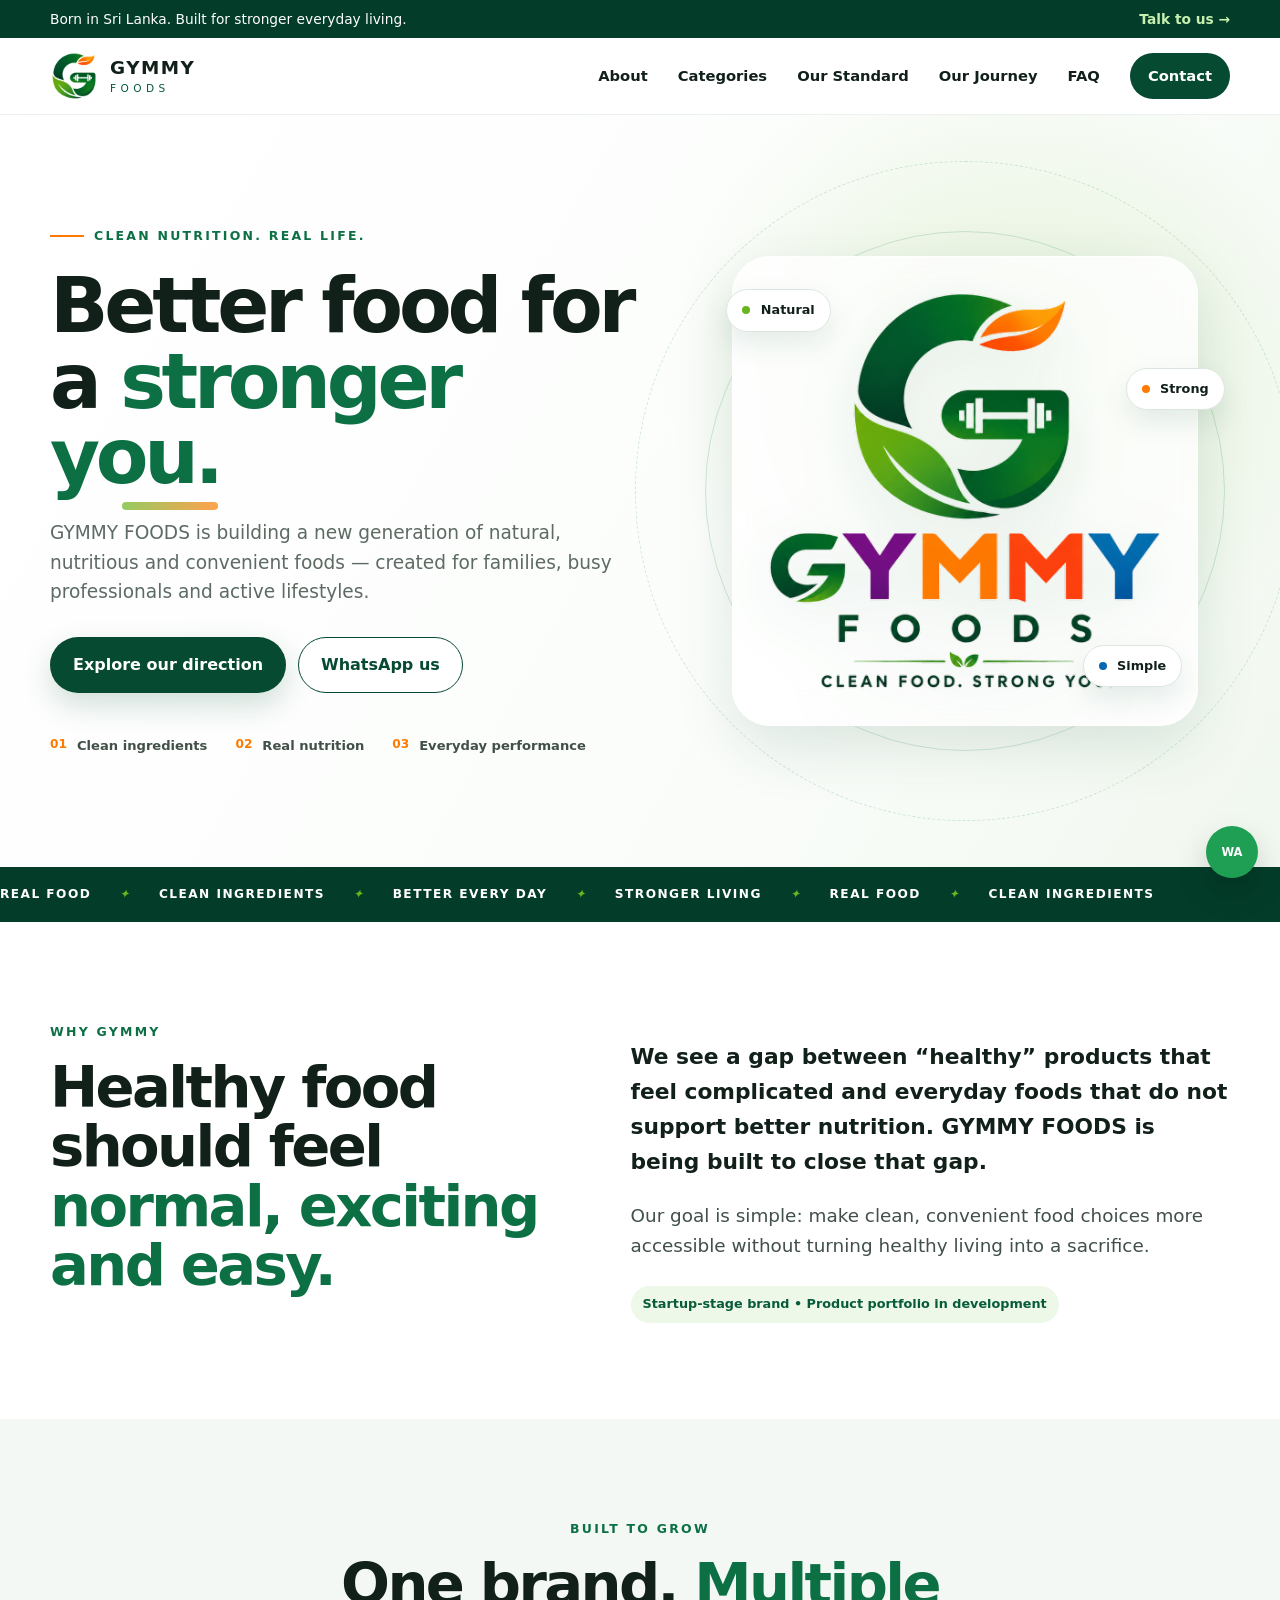
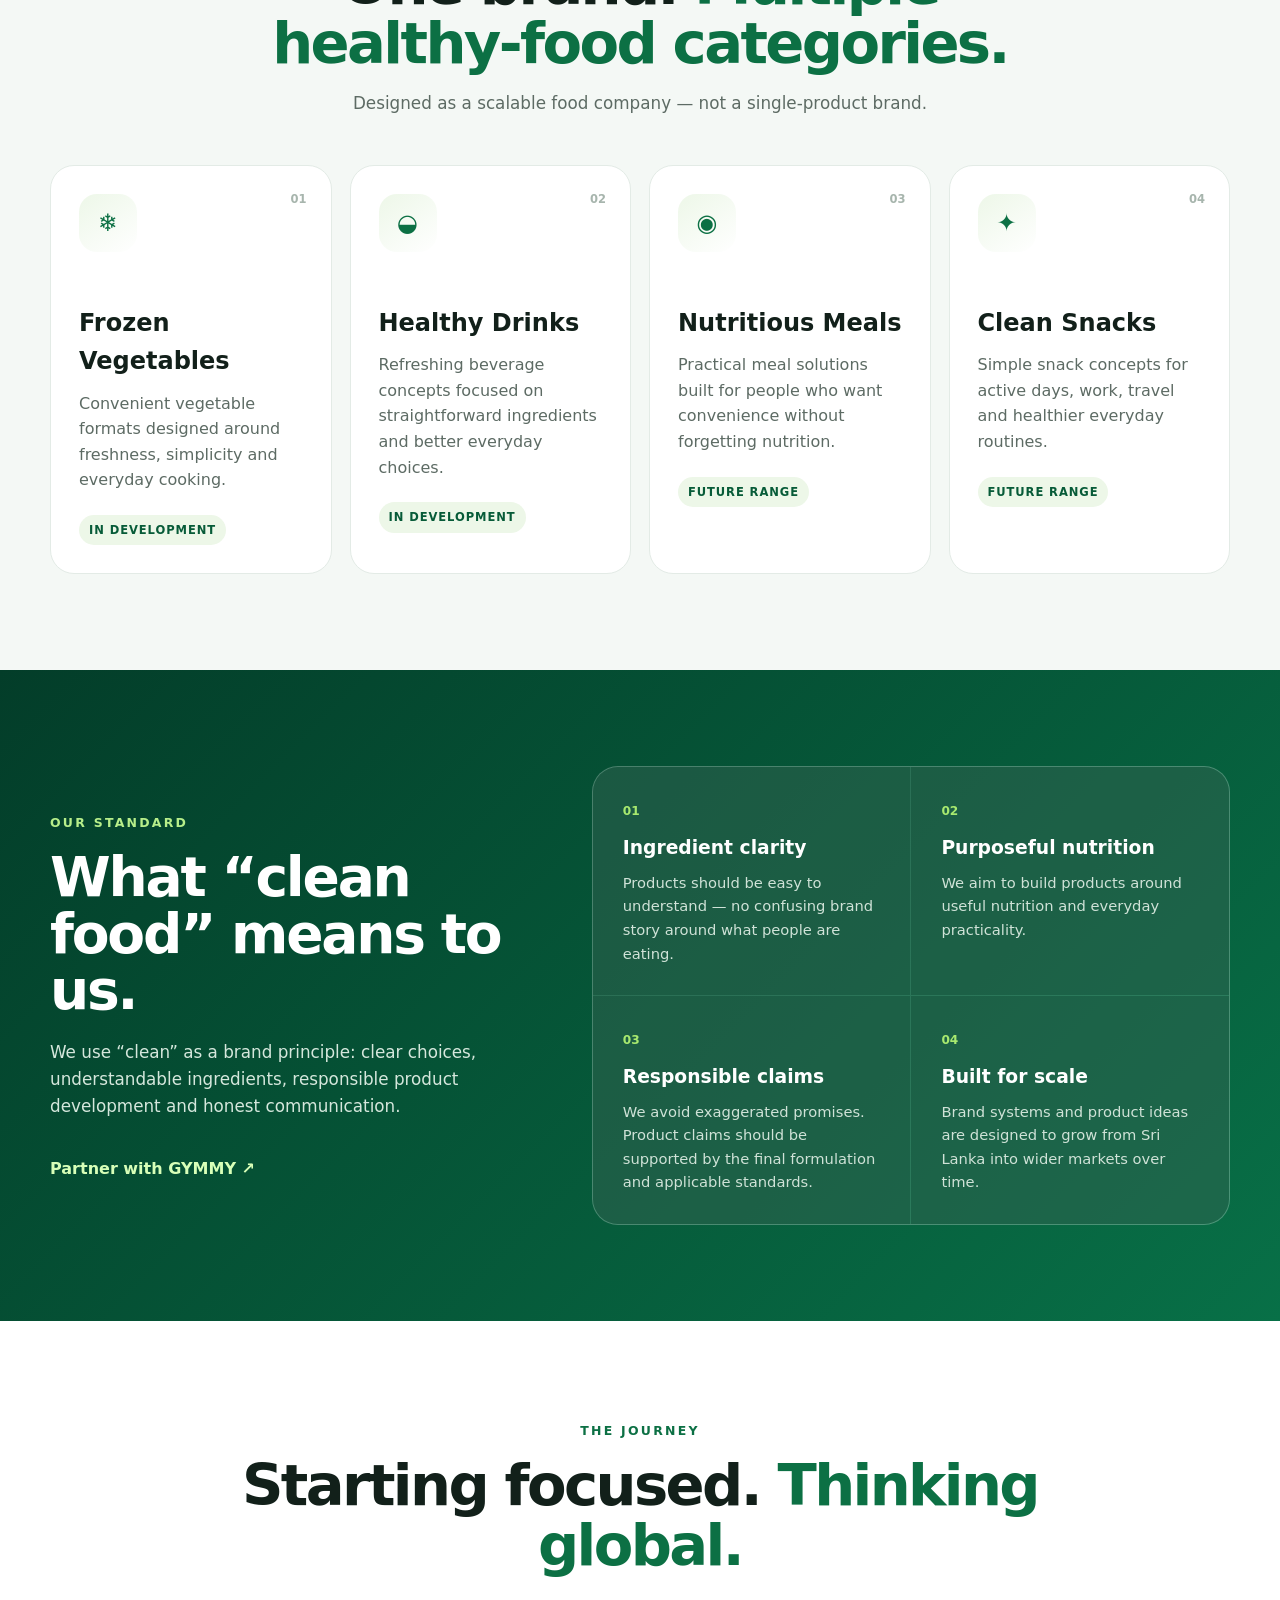
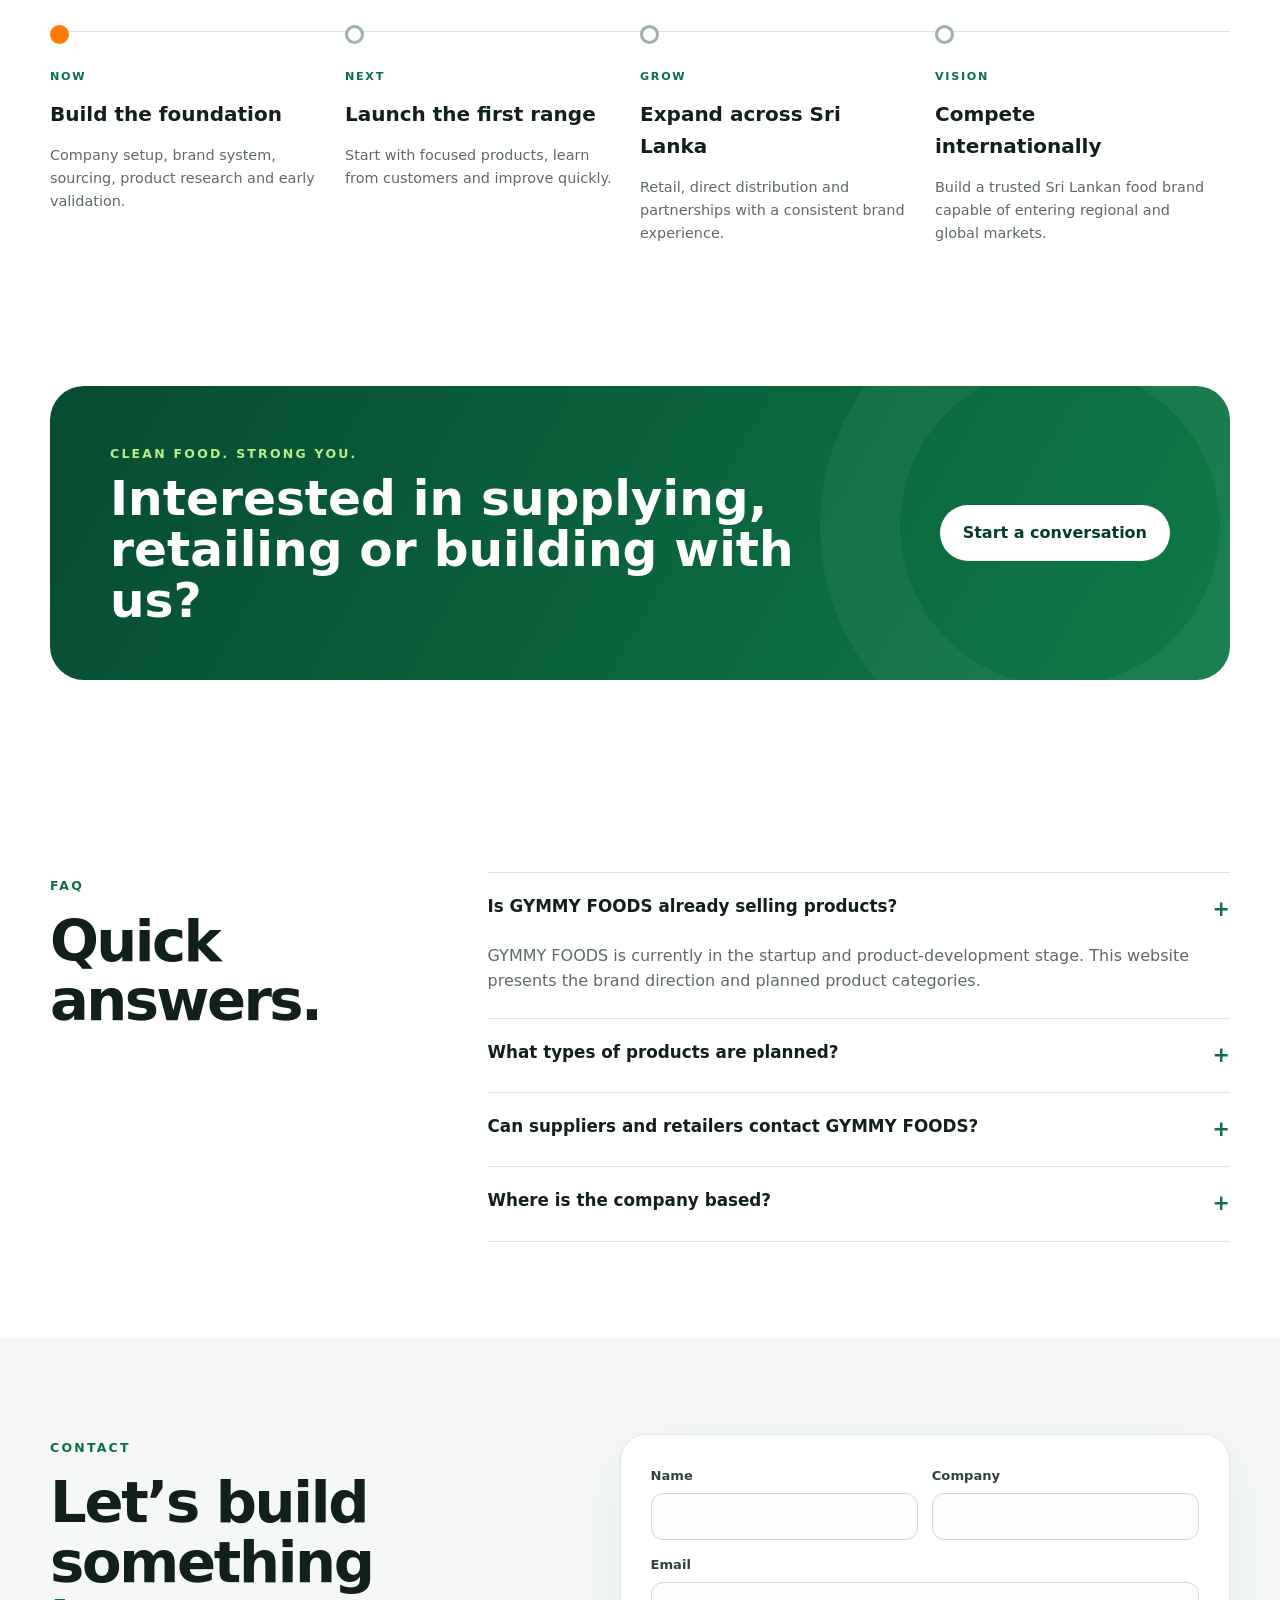
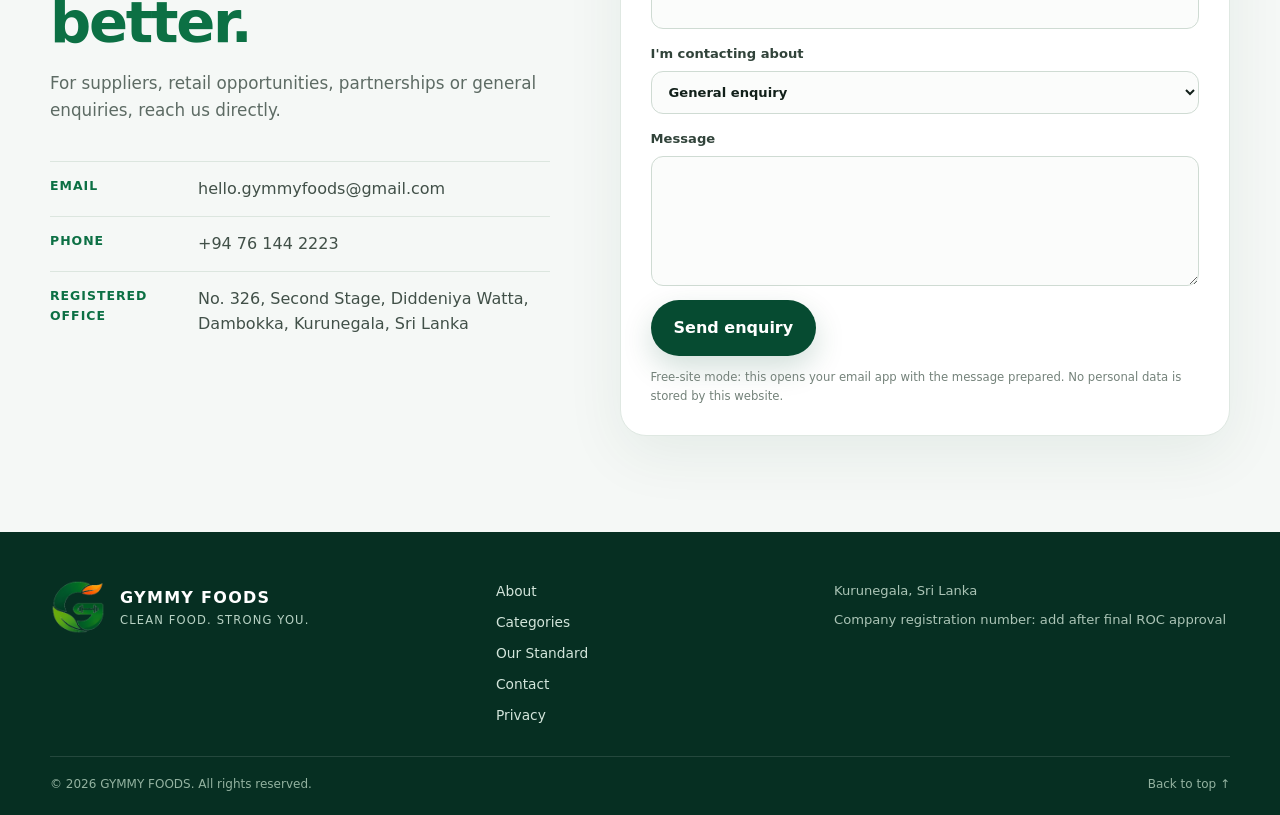
==== index.html @ 2876178e "Add files via upload" ====
<!doctype html>
<html lang="en">
<head>
  <meta charset="utf-8">
  <meta name="viewport" content="width=device-width, initial-scale=1">
  <meta name="theme-color" content="#075b38">
  <meta name="description" content="GYMMY FOODS — clean nutrition for stronger everyday living. A Sri Lankan healthy-food startup focused on frozen vegetables, healthy drinks, nutritious meals and clean-label foods.">
  <meta name="robots" content="index,follow">
  <meta property="og:type" content="website">
  <meta property="og:title" content="GYMMY FOODS | Clean Food. Strong You.">
  <meta property="og:description" content="Natural, nutritious, performance-minded food for everyday life.">
  <meta property="og:image" content="assets/gymmy-logo.png">
  <meta property="og:url" content="https://gymmyfoods.pages.dev/">
  <meta name="twitter:card" content="summary_large_image">
  <title>GYMMY FOODS | Clean Food. Strong You.</title>
  <link rel="icon" href="assets/gymmy-mark.png" type="image/png">
  <link rel="manifest" href="manifest.webmanifest">
  <link rel="stylesheet" href="styles.css">
  <script type="application/ld+json">
  {
    "@context":"https://schema.org",
    "@type":"Organization",
    "name":"GYMMY FOODS",
    "url":"https://gymmyfoods.pages.dev/",
    "logo":"https://gymmyfoods.pages.dev/assets/gymmy-logo.png",
    "email":"hello.gymmyfoods@gmail.com",
    "telephone":"+94761442223",
    "slogan":"CLEAN FOOD. STRONG YOU.",
    "address":{
      "@type":"PostalAddress",
      "streetAddress":"No. 326, Second Stage, Diddeniya Watta",
      "addressLocality":"Dambokka",
      "addressRegion":"Kurunegala",
      "addressCountry":"LK"
    }
  }
  </script>
</head>
<body>
  <a class="skip-link" href="#main">Skip to content</a>

  <div class="topbar">
    <div class="container topbar-inner">
      <span>Born in Sri Lanka. Built for stronger everyday living.</span>
      <a href="#contact">Talk to us <span aria-hidden="true">→</span></a>
    </div>
  </div>

  <header class="site-header" id="top">
    <div class="container nav-wrap">
      <a class="brand" href="#top" aria-label="GYMMY FOODS home">
        <img src="assets/gymmy-mark.png" alt="GYMMY FOODS symbol" width="52" height="52">
        <span class="brand-text"><strong>GYMMY</strong><small>FOODS</small></span>
      </a>
      <button class="menu-toggle" type="button" aria-label="Open navigation" aria-expanded="false" aria-controls="site-nav">
        <span></span><span></span><span></span>
      </button>
      <nav id="site-nav" class="site-nav" aria-label="Primary navigation">
        <a href="#about">About</a>
        <a href="#categories">Categories</a>
        <a href="#standard">Our Standard</a>
        <a href="#journey">Our Journey</a>
        <a href="#faq">FAQ</a>
        <a class="nav-cta" href="#contact">Contact</a>
      </nav>
    </div>
  </header>

  <main id="main">
    <section class="hero section">
      <div class="container hero-grid">
        <div class="hero-copy reveal">
          <div class="eyebrow"><span></span> CLEAN NUTRITION. REAL LIFE.</div>
          <h1>Better food for a <em>stronger you.</em></h1>
          <p class="hero-lead">GYMMY FOODS is building a new generation of natural, nutritious and convenient foods — created for families, busy professionals and active lifestyles.</p>
          <div class="hero-actions">
            <a class="btn btn-primary" href="#categories">Explore our direction</a>
            <a class="btn btn-secondary" href="https://wa.me/94761442223?text=Hello%20GYMMY%20FOODS" rel="noopener">WhatsApp us</a>
          </div>
          <div class="hero-proof" aria-label="Brand pillars">
            <div><strong>01</strong><span>Clean ingredients</span></div>
            <div><strong>02</strong><span>Real nutrition</span></div>
            <div><strong>03</strong><span>Everyday performance</span></div>
          </div>
        </div>

        <div class="hero-visual reveal" aria-label="GYMMY FOODS brand visual">
          <div class="visual-orbit orbit-one"></div>
          <div class="visual-orbit orbit-two"></div>
          <div class="hero-logo-card">
            <img src="assets/gymmy-logo.png" alt="GYMMY FOODS — Clean Food. Strong You." loading="eager">
          </div>
          <div class="float-chip chip-natural"><span class="dot dot-green"></span> Natural</div>
          <div class="float-chip chip-strength"><span class="dot dot-orange"></span> Strong</div>
          <div class="float-chip chip-simple"><span class="dot dot-blue"></span> Simple</div>
        </div>
      </div>
    </section>

    <section class="brand-strip" aria-label="GYMMY promise">
      <div class="marquee-track">
        <span>REAL FOOD</span><i>✦</i><span>CLEAN INGREDIENTS</span><i>✦</i><span>BETTER EVERY DAY</span><i>✦</i><span>STRONGER LIVING</span><i>✦</i><span>REAL FOOD</span><i>✦</i><span>CLEAN INGREDIENTS</span>
      </div>
    </section>

    <section id="about" class="section about-section">
      <div class="container split-grid">
        <div class="section-heading reveal">
          <span class="kicker">WHY GYMMY</span>
          <h2>Healthy food should feel <span>normal, exciting and easy.</span></h2>
        </div>
        <div class="about-copy reveal">
          <p>We see a gap between “healthy” products that feel complicated and everyday foods that do not support better nutrition. GYMMY FOODS is being built to close that gap.</p>
          <p>Our goal is simple: make clean, convenient food choices more accessible without turning healthy living into a sacrifice.</p>
          <div class="micro-note">Startup-stage brand • Product portfolio in development</div>
        </div>
      </div>
    </section>

    <section id="categories" class="section categories-section">
      <div class="container">
        <div class="section-heading centered reveal">
          <span class="kicker">BUILT TO GROW</span>
          <h2>One brand. <span>Multiple healthy-food categories.</span></h2>
          <p>Designed as a scalable food company — not a single-product brand.</p>
        </div>

        <div class="category-grid">
          <article class="category-card reveal">
            <div class="icon-shell">❄</div>
            <div class="card-number">01</div>
            <h3>Frozen Vegetables</h3>
            <p>Convenient vegetable formats designed around freshness, simplicity and everyday cooking.</p>
            <span class="status-pill">In development</span>
          </article>
          <article class="category-card reveal">
            <div class="icon-shell">◒</div>
            <div class="card-number">02</div>
            <h3>Healthy Drinks</h3>
            <p>Refreshing beverage concepts focused on straightforward ingredients and better everyday choices.</p>
            <span class="status-pill">In development</span>
          </article>
          <article class="category-card reveal">
            <div class="icon-shell">◉</div>
            <div class="card-number">03</div>
            <h3>Nutritious Meals</h3>
            <p>Practical meal solutions built for people who want convenience without forgetting nutrition.</p>
            <span class="status-pill">Future range</span>
          </article>
          <article class="category-card reveal">
            <div class="icon-shell">✦</div>
            <div class="card-number">04</div>
            <h3>Clean Snacks</h3>
            <p>Simple snack concepts for active days, work, travel and healthier everyday routines.</p>
            <span class="status-pill">Future range</span>
          </article>
        </div>
      </div>
    </section>

    <section id="standard" class="section standard-section">
      <div class="container standard-grid">
        <div class="standard-panel reveal">
          <span class="kicker light">OUR STANDARD</span>
          <h2>What “clean food” means to us.</h2>
          <p>We use “clean” as a brand principle: clear choices, understandable ingredients, responsible product development and honest communication.</p>
          <a class="text-link" href="#contact">Partner with GYMMY <span>↗</span></a>
        </div>
        <div class="principles-grid reveal">
          <div class="principle"><b>01</b><h3>Ingredient clarity</h3><p>Products should be easy to understand — no confusing brand story around what people are eating.</p></div>
          <div class="principle"><b>02</b><h3>Purposeful nutrition</h3><p>We aim to build products around useful nutrition and everyday practicality.</p></div>
          <div class="principle"><b>03</b><h3>Responsible claims</h3><p>We avoid exaggerated promises. Product claims should be supported by the final formulation and applicable standards.</p></div>
          <div class="principle"><b>04</b><h3>Built for scale</h3><p>Brand systems and product ideas are designed to grow from Sri Lanka into wider markets over time.</p></div>
        </div>
      </div>
    </section>

    <section id="journey" class="section journey-section">
      <div class="container">
        <div class="section-heading centered reveal">
          <span class="kicker">THE JOURNEY</span>
          <h2>Starting focused. <span>Thinking global.</span></h2>
        </div>
        <div class="timeline reveal">
          <div class="timeline-item active"><span>NOW</span><h3>Build the foundation</h3><p>Company setup, brand system, sourcing, product research and early validation.</p></div>
          <div class="timeline-item"><span>NEXT</span><h3>Launch the first range</h3><p>Start with focused products, learn from customers and improve quickly.</p></div>
          <div class="timeline-item"><span>GROW</span><h3>Expand across Sri Lanka</h3><p>Retail, direct distribution and partnerships with a consistent brand experience.</p></div>
          <div class="timeline-item"><span>VISION</span><h3>Compete internationally</h3><p>Build a trusted Sri Lankan food brand capable of entering regional and global markets.</p></div>
        </div>
      </div>
    </section>

    <section class="section cta-section">
      <div class="container cta-box reveal">
        <div>
          <span class="kicker light">CLEAN FOOD. STRONG YOU.</span>
          <h2>Interested in supplying, retailing or building with us?</h2>
        </div>
        <a class="btn btn-white" href="#contact">Start a conversation</a>
      </div>
    </section>

    <section id="faq" class="section faq-section">
      <div class="container faq-grid">
        <div class="section-heading reveal">
          <span class="kicker">FAQ</span>
          <h2>Quick answers.</h2>
        </div>
        <div class="accordion reveal">
          <details open><summary>Is GYMMY FOODS already selling products?<span>+</span></summary><p>GYMMY FOODS is currently in the startup and product-development stage. This website presents the brand direction and planned product categories.</p></details>
          <details><summary>What types of products are planned?<span>+</span></summary><p>Initial brand directions include frozen vegetables and healthy drinks, with nutritious meals and clean snacks as potential future categories.</p></details>
          <details><summary>Can suppliers and retailers contact GYMMY FOODS?<span>+</span></summary><p>Yes. We welcome relevant conversations with ingredient suppliers, packaging partners, manufacturers, distributors and retailers.</p></details>
          <details><summary>Where is the company based?<span>+</span></summary><p>Our registered-office address is No. 326, Second Stage, Diddeniya Watta, Dambokka, Kurunegala, Sri Lanka.</p></details>
        </div>
      </div>
    </section>

    <section id="contact" class="section contact-section">
      <div class="container contact-grid">
        <div class="contact-intro reveal">
          <span class="kicker">CONTACT</span>
          <h2>Let’s build something <span>better.</span></h2>
          <p>For suppliers, retail opportunities, partnerships or general enquiries, reach us directly.</p>
          <div class="contact-details">
            <a href="mailto:hello.gymmyfoods@gmail.com"><b>Email</b><span>hello.gymmyfoods@gmail.com</span></a>
            <a href="tel:+94761442223"><b>Phone</b><span>+94 76 144 2223</span></a>
            <div><b>Registered office</b><span>No. 326, Second Stage, Diddeniya Watta, Dambokka, Kurunegala, Sri Lanka</span></div>
          </div>
        </div>

        <form class="contact-form reveal" id="contact-form">
          <div class="form-row">
            <label>Name<input type="text" name="name" autocomplete="name" required></label>
            <label>Company<input type="text" name="company" autocomplete="organization"></label>
          </div>
          <label>Email<input type="email" name="email" autocomplete="email" required></label>
          <label>I'm contacting about
            <select name="topic">
              <option>General enquiry</option>
              <option>Supplier partnership</option>
              <option>Retail / distribution</option>
              <option>Manufacturing / packaging</option>
              <option>Media / collaboration</option>
            </select>
          </label>
          <label>Message<textarea name="message" rows="5" required></textarea></label>
          <button class="btn btn-primary" type="submit">Send enquiry</button>
          <p class="form-note">Free-site mode: this opens your email app with the message prepared. No personal data is stored by this website.</p>
        </form>
      </div>
    </section>
  </main>

  <footer class="site-footer">
    <div class="container footer-grid">
      <div class="footer-brand">
        <img src="assets/gymmy-mark.png" alt="" width="54" height="54">
        <div><strong>GYMMY FOODS</strong><span>CLEAN FOOD. STRONG YOU.</span></div>
      </div>
      <div class="footer-links">
        <a href="#about">About</a><a href="#categories">Categories</a><a href="#standard">Our Standard</a><a href="#contact">Contact</a><a href="privacy.html">Privacy</a>
      </div>
      <div class="footer-meta">
        <span>Kurunegala, Sri Lanka</span>
        <span>Company registration number: add after final ROC approval</span>
      </div>
    </div>
    <div class="container footer-bottom"><span>© <span id="year"></span> GYMMY FOODS. All rights reserved.</span><a href="#top">Back to top ↑</a></div>
  </footer>

  <a class="whatsapp-fab" href="https://wa.me/94761442223?text=Hello%20GYMMY%20FOODS" target="_blank" rel="noopener" aria-label="Chat with GYMMY FOODS on WhatsApp">WA</a>

  <script src="script.js"></script>
</body>
</html>
---- styles.css ----
:root{
  --green-950:#033d29;--green-900:#064b31;--green-800:#075b38;--green-700:#0c7044;--green-600:#14834b;
  --lime:#68b51f;--orange:#ff7a00;--red:#ff3a1a;--purple:#731b91;--blue:#0768ae;
  --ink:#12201a;--muted:#5d6b64;--line:#dce6df;--soft:#f4f8f5;--white:#fff;
  --shadow:0 20px 60px rgba(6,75,49,.12);--radius:24px;--container:1180px;
}
*{box-sizing:border-box}html{scroll-behavior:smooth}body{margin:0;font-family:Inter,ui-sans-serif,system-ui,-apple-system,BlinkMacSystemFont,"Segoe UI",sans-serif;color:var(--ink);background:#fff;line-height:1.6;-webkit-font-smoothing:antialiased}img{max-width:100%;display:block}a{color:inherit;text-decoration:none}button,input,textarea,select{font:inherit}.container{width:min(calc(100% - 40px),var(--container));margin-inline:auto}.section{padding:96px 0}.skip-link{position:fixed;left:16px;top:-100px;background:#fff;padding:10px 14px;z-index:1000;border-radius:8px}.skip-link:focus{top:16px}
.topbar{background:var(--green-950);color:#fff;font-size:.86rem}.topbar-inner{height:38px;display:flex;align-items:center;justify-content:space-between;gap:20px}.topbar a{color:#c7efb0;font-weight:700}.site-header{position:sticky;top:0;z-index:100;background:rgba(255,255,255,.92);backdrop-filter:blur(14px);border-bottom:1px solid rgba(6,75,49,.08)}.nav-wrap{height:76px;display:flex;align-items:center;justify-content:space-between}.brand{display:flex;align-items:center;gap:12px}.brand img{width:48px;height:48px;object-fit:contain}.brand-text{display:flex;flex-direction:column;line-height:1}.brand-text strong{font-size:1.15rem;letter-spacing:.08em}.brand-text small{font-size:.66rem;letter-spacing:.42em;color:var(--green-800);margin-top:6px}.site-nav{display:flex;align-items:center;gap:30px;font-size:.92rem;font-weight:700}.site-nav>a:not(.nav-cta){position:relative}.site-nav>a:not(.nav-cta):after{content:"";position:absolute;left:0;right:100%;bottom:-8px;height:2px;background:var(--lime);transition:.25s}.site-nav>a:hover:after{right:0}.nav-cta{padding:11px 18px;border-radius:999px;background:var(--green-900);color:#fff}.menu-toggle{display:none;background:transparent;border:0;width:44px;height:44px;padding:10px}.menu-toggle span{display:block;height:2px;background:var(--green-950);margin:6px 0}
.hero{min-height:720px;display:grid;align-items:center;overflow:hidden;background:radial-gradient(circle at 78% 35%,rgba(104,181,31,.16),transparent 30%),linear-gradient(120deg,#fff 0,#fbfdfb 60%,#f1f8ef 100%)}.hero-grid{display:grid;grid-template-columns:1.05fr .95fr;align-items:center;gap:64px}.eyebrow,.kicker{font-weight:850;font-size:.78rem;letter-spacing:.18em;color:var(--green-700)}.eyebrow{display:flex;align-items:center;gap:10px;margin-bottom:22px}.eyebrow span{width:34px;height:2px;background:var(--orange)}.hero h1{font-size:clamp(3rem,6vw,5.8rem);line-height:.98;letter-spacing:-.055em;margin:0 0 24px;max-width:760px}.hero h1 em{font-style:normal;color:var(--green-700);position:relative}.hero h1 em:after{content:"";position:absolute;left:2%;right:2%;bottom:-9px;height:8px;background:linear-gradient(90deg,var(--lime),var(--orange));border-radius:999px;opacity:.7}.hero-lead{font-size:1.16rem;color:var(--muted);max-width:680px;margin:0 0 30px}.hero-actions{display:flex;gap:12px;flex-wrap:wrap}.btn{display:inline-flex;align-items:center;justify-content:center;padding:14px 22px;border-radius:999px;font-weight:850;border:1px solid transparent;transition:.22s;cursor:pointer}.btn:hover{transform:translateY(-2px)}.btn-primary{background:var(--green-900);color:#fff;box-shadow:0 12px 30px rgba(6,75,49,.18)}.btn-secondary{border-color:var(--green-900);color:var(--green-900);background:#fff}.btn-white{background:#fff;color:var(--green-950)}.hero-proof{display:flex;gap:28px;margin-top:42px}.hero-proof div{display:flex;gap:10px;align-items:center}.hero-proof strong{font-size:.76rem;color:var(--orange)}.hero-proof span{font-size:.82rem;font-weight:700;color:#415048}.hero-visual{position:relative;min-height:560px;display:grid;place-items:center}.hero-logo-card{position:relative;z-index:3;width:min(88%,520px);padding:28px;border-radius:38px;background:rgba(255,255,255,.8);box-shadow:var(--shadow);border:1px solid rgba(255,255,255,.8);backdrop-filter:blur(14px)}.hero-logo-card img{width:100%;filter:drop-shadow(0 16px 30px rgba(6,75,49,.10))}.visual-orbit{position:absolute;border-radius:50%;border:1px solid rgba(20,131,75,.18)}.orbit-one{width:520px;height:520px}.orbit-two{width:660px;height:660px;border-style:dashed;animation:spin 28s linear infinite}.float-chip{position:absolute;z-index:4;background:#fff;border:1px solid var(--line);box-shadow:0 12px 28px rgba(6,75,49,.1);border-radius:999px;padding:10px 15px;font-size:.8rem;font-weight:850}.chip-natural{top:14%;left:5%}.chip-strength{right:1%;top:28%}.chip-simple{right:9%;bottom:15%}.dot{display:inline-block;width:8px;height:8px;border-radius:50%;margin-right:6px}.dot-green{background:var(--lime)}.dot-orange{background:var(--orange)}.dot-blue{background:var(--blue)}@keyframes spin{to{transform:rotate(360deg)}}
.brand-strip{background:var(--green-950);color:#fff;overflow:hidden;padding:18px 0}.marquee-track{display:flex;align-items:center;gap:28px;white-space:nowrap;width:max-content;font-weight:800;letter-spacing:.12em;font-size:.76rem;animation:marquee 28s linear infinite}.marquee-track i{color:var(--lime)}@keyframes marquee{to{transform:translateX(-30%)}}
.split-grid{display:grid;grid-template-columns:.9fr 1.1fr;gap:90px;align-items:start}.section-heading h2{font-size:clamp(2.2rem,4.5vw,4.3rem);line-height:1.03;letter-spacing:-.045em;margin:14px 0}.section-heading h2 span{color:var(--green-700)}.section-heading.centered{text-align:center;max-width:820px;margin:0 auto 48px}.section-heading.centered p{color:var(--muted);font-size:1.05rem}.about-copy{font-size:1.15rem;color:#415048}.about-copy p:first-child{font-size:1.36rem;color:var(--ink);font-weight:650}.micro-note{display:inline-flex;padding:8px 12px;border-radius:999px;background:#eef8e9;color:var(--green-800);font-size:.8rem;font-weight:800;margin-top:8px}
.categories-section{background:var(--soft)}.category-grid{display:grid;grid-template-columns:repeat(4,1fr);gap:18px}.category-card{position:relative;padding:28px;min-height:340px;border-radius:var(--radius);background:#fff;border:1px solid #e3ebe6;transition:.25s}.category-card:hover{transform:translateY(-8px);box-shadow:var(--shadow);border-color:#d2e3d7}.icon-shell{width:58px;height:58px;display:grid;place-items:center;border-radius:18px;background:linear-gradient(145deg,#edf7e8,#fff);color:var(--green-700);font-size:1.5rem}.card-number{position:absolute;right:24px;top:24px;font-size:.72rem;font-weight:900;color:#a7b5ad}.category-card h3{font-size:1.5rem;margin:52px 0 10px}.category-card p{color:var(--muted);margin:0}.status-pill{display:inline-block;margin-top:22px;font-size:.72rem;font-weight:850;text-transform:uppercase;letter-spacing:.08em;color:var(--green-800);background:#edf7e8;padding:6px 10px;border-radius:999px}
.standard-section{background:linear-gradient(135deg,var(--green-950),#087047);color:#fff}.standard-grid{display:grid;grid-template-columns:.85fr 1.15fr;gap:70px;align-items:center}.kicker.light{color:#b7ee8a}.standard-panel h2{font-size:clamp(2.3rem,4.3vw,4rem);line-height:1.03;letter-spacing:-.04em;margin:14px 0 20px}.standard-panel p{color:#d5e7dc;font-size:1.05rem}.text-link{display:inline-block;margin-top:20px;font-weight:850;color:#d8ffb8}.principles-grid{display:grid;grid-template-columns:1fr 1fr;gap:1px;background:rgba(255,255,255,.15);border:1px solid rgba(255,255,255,.15);border-radius:26px;overflow:hidden}.principle{padding:30px;background:rgba(3,61,41,.38)}.principle b{color:#a8e96f;font-size:.76rem}.principle h3{margin:10px 0 8px}.principle p{margin:0;color:#cfe2d7;font-size:.92rem}
.timeline{display:grid;grid-template-columns:repeat(4,1fr);gap:0;margin-top:56px;border-top:1px solid var(--line)}.timeline-item{padding:30px 24px 10px 0;position:relative}.timeline-item:before{content:"";position:absolute;top:-7px;left:0;width:13px;height:13px;border-radius:50%;background:#fff;border:3px solid #9db3a6}.timeline-item.active:before{border-color:var(--orange);background:var(--orange)}.timeline-item span{font-size:.7rem;font-weight:900;letter-spacing:.15em;color:var(--green-700)}.timeline-item h3{font-size:1.25rem;margin:10px 0}.timeline-item p{color:var(--muted);font-size:.9rem}
.cta-section{padding-top:20px}.cta-box{background:linear-gradient(120deg,var(--green-900),#0f7a47);border-radius:34px;padding:54px 60px;color:#fff;display:flex;align-items:center;justify-content:space-between;gap:30px;overflow:hidden;position:relative}.cta-box:after{content:"";position:absolute;right:-70px;top:-100px;width:320px;height:320px;border:80px solid rgba(255,255,255,.05);border-radius:50%}.cta-box h2{margin:8px 0 0;font-size:clamp(2rem,3.8vw,3.5rem);line-height:1.05;max-width:760px}.cta-box .btn{position:relative;z-index:1;white-space:nowrap}
.faq-grid{display:grid;grid-template-columns:.65fr 1.35fr;gap:80px}.accordion details{border-top:1px solid var(--line);padding:20px 0}.accordion details:last-child{border-bottom:1px solid var(--line)}.accordion summary{list-style:none;cursor:pointer;font-weight:800;font-size:1.05rem;display:flex;justify-content:space-between;gap:20px}.accordion summary::-webkit-details-marker{display:none}.accordion summary span{color:var(--green-700);font-size:1.3rem}.accordion p{color:var(--muted);max-width:760px;margin-bottom:4px}
.contact-section{background:#f5f8f6}.contact-grid{display:grid;grid-template-columns:.9fr 1.1fr;gap:70px}.contact-intro h2{font-size:clamp(2.4rem,4.5vw,4.2rem);line-height:1.04;letter-spacing:-.04em;margin:14px 0}.contact-intro h2 span{color:var(--green-700)}.contact-intro>p{color:var(--muted);font-size:1.05rem}.contact-details{margin-top:38px}.contact-details a,.contact-details>div{display:grid;grid-template-columns:130px 1fr;gap:18px;padding:14px 0;border-top:1px solid var(--line)}.contact-details b{font-size:.78rem;text-transform:uppercase;letter-spacing:.08em;color:var(--green-700)}.contact-details span{color:#415048}.contact-form{background:#fff;padding:30px;border-radius:26px;border:1px solid #dfe8e2;box-shadow:0 18px 60px rgba(6,75,49,.07)}.form-row{display:grid;grid-template-columns:1fr 1fr;gap:14px}.contact-form label{display:grid;gap:7px;font-size:.82rem;font-weight:800;color:#31433a;margin-bottom:14px}.contact-form input,.contact-form textarea,.contact-form select{width:100%;border:1px solid #cfdbd3;border-radius:12px;padding:12px 13px;background:#fbfcfb;color:var(--ink);outline:none}.contact-form input:focus,.contact-form textarea:focus,.contact-form select:focus{border-color:var(--green-600);box-shadow:0 0 0 3px rgba(20,131,75,.10)}.form-note{font-size:.73rem;color:#74827a;margin:12px 0 0}
.site-footer{background:#062f22;color:#fff;padding:48px 0 20px}.footer-grid{display:grid;grid-template-columns:1.1fr .8fr 1.1fr;gap:50px;align-items:start}.footer-brand{display:flex;align-items:center;gap:14px}.footer-brand img{width:56px}.footer-brand div{display:grid}.footer-brand strong{letter-spacing:.08em}.footer-brand span{font-size:.72rem;color:#b8d2c4;letter-spacing:.1em}.footer-links{display:grid;gap:9px;font-size:.86rem;color:#d3e5db}.footer-meta{display:grid;gap:8px;font-size:.82rem;color:#abc4b6}.footer-bottom{border-top:1px solid rgba(255,255,255,.12);margin-top:30px;padding-top:18px;display:flex;justify-content:space-between;font-size:.75rem;color:#93b2a0}.whatsapp-fab{position:fixed;right:22px;bottom:22px;z-index:80;width:52px;height:52px;border-radius:50%;display:grid;place-items:center;background:#1e9f54;color:#fff;font-weight:900;font-size:.72rem;box-shadow:0 14px 32px rgba(0,0,0,.18)}
.reveal{opacity:0;transform:translateY(18px);transition:opacity .65s ease,transform .65s ease}.reveal.visible{opacity:1;transform:none}
@media(max-width:960px){.site-nav{position:absolute;left:20px;right:20px;top:82px;display:none;flex-direction:column;align-items:stretch;background:#fff;padding:18px;border:1px solid var(--line);border-radius:18px;box-shadow:var(--shadow)}.site-nav.open{display:flex}.site-nav a{padding:8px 4px}.menu-toggle{display:block}.hero{min-height:auto}.hero-grid,.split-grid,.standard-grid,.faq-grid,.contact-grid{grid-template-columns:1fr;gap:44px}.hero-grid{padding-top:30px}.hero-copy{text-align:center}.hero-lead{margin-inline:auto}.eyebrow{justify-content:center}.hero-actions,.hero-proof{justify-content:center}.hero-visual{min-height:450px}.category-grid{grid-template-columns:1fr 1fr}.timeline{grid-template-columns:1fr 1fr}.cta-box{padding:42px;flex-direction:column;align-items:flex-start}.footer-grid{grid-template-columns:1fr 1fr}.footer-meta{grid-column:1/-1}}
@media(max-width:620px){.container{width:min(calc(100% - 28px),var(--container))}.section{padding:72px 0}.topbar-inner{justify-content:center}.topbar-inner>span{display:none}.hero{padding-top:30px}.hero h1{font-size:3.4rem}.hero-proof{display:grid;grid-template-columns:1fr;gap:12px;justify-items:center}.hero-visual{min-height:370px}.hero-logo-card{width:92%;padding:18px;border-radius:28px}.orbit-one{width:340px;height:340px}.orbit-two{width:420px;height:420px}.float-chip{font-size:.68rem}.chip-natural{left:0}.chip-strength{right:0}.category-grid,.principles-grid,.timeline,.form-row,.footer-grid{grid-template-columns:1fr}.timeline{border-top:0}.timeline-item{border-left:1px solid var(--line);padding:0 0 30px 24px}.timeline-item:before{left:-7px;top:5px}.contact-details a,.contact-details>div{grid-template-columns:1fr;gap:4px}.cta-box{padding:34px 26px}.footer-meta{grid-column:auto}.footer-bottom{gap:14px;flex-direction:column}.marquee-track{animation-duration:20s}}
@media(prefers-reduced-motion:reduce){*{scroll-behavior:auto!important;animation:none!important;transition:none!important}.reveal{opacity:1;transform:none}}
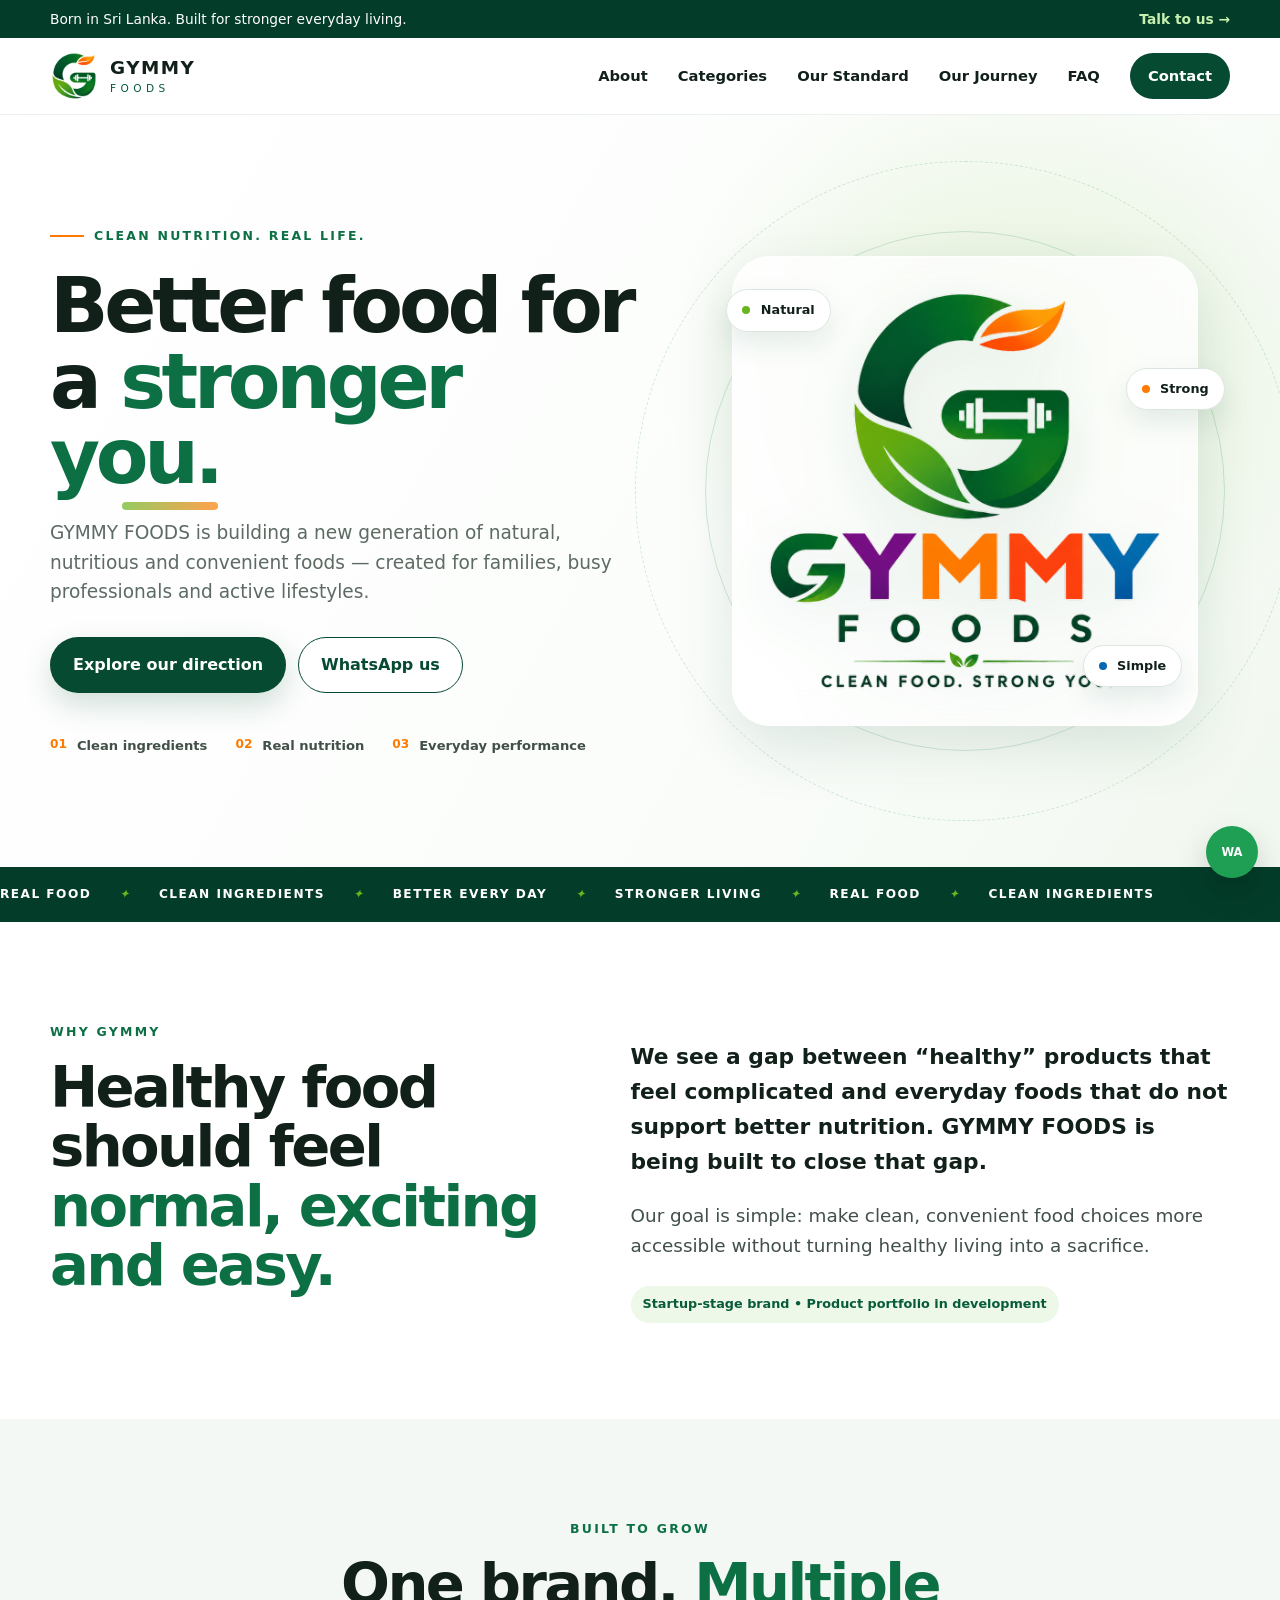
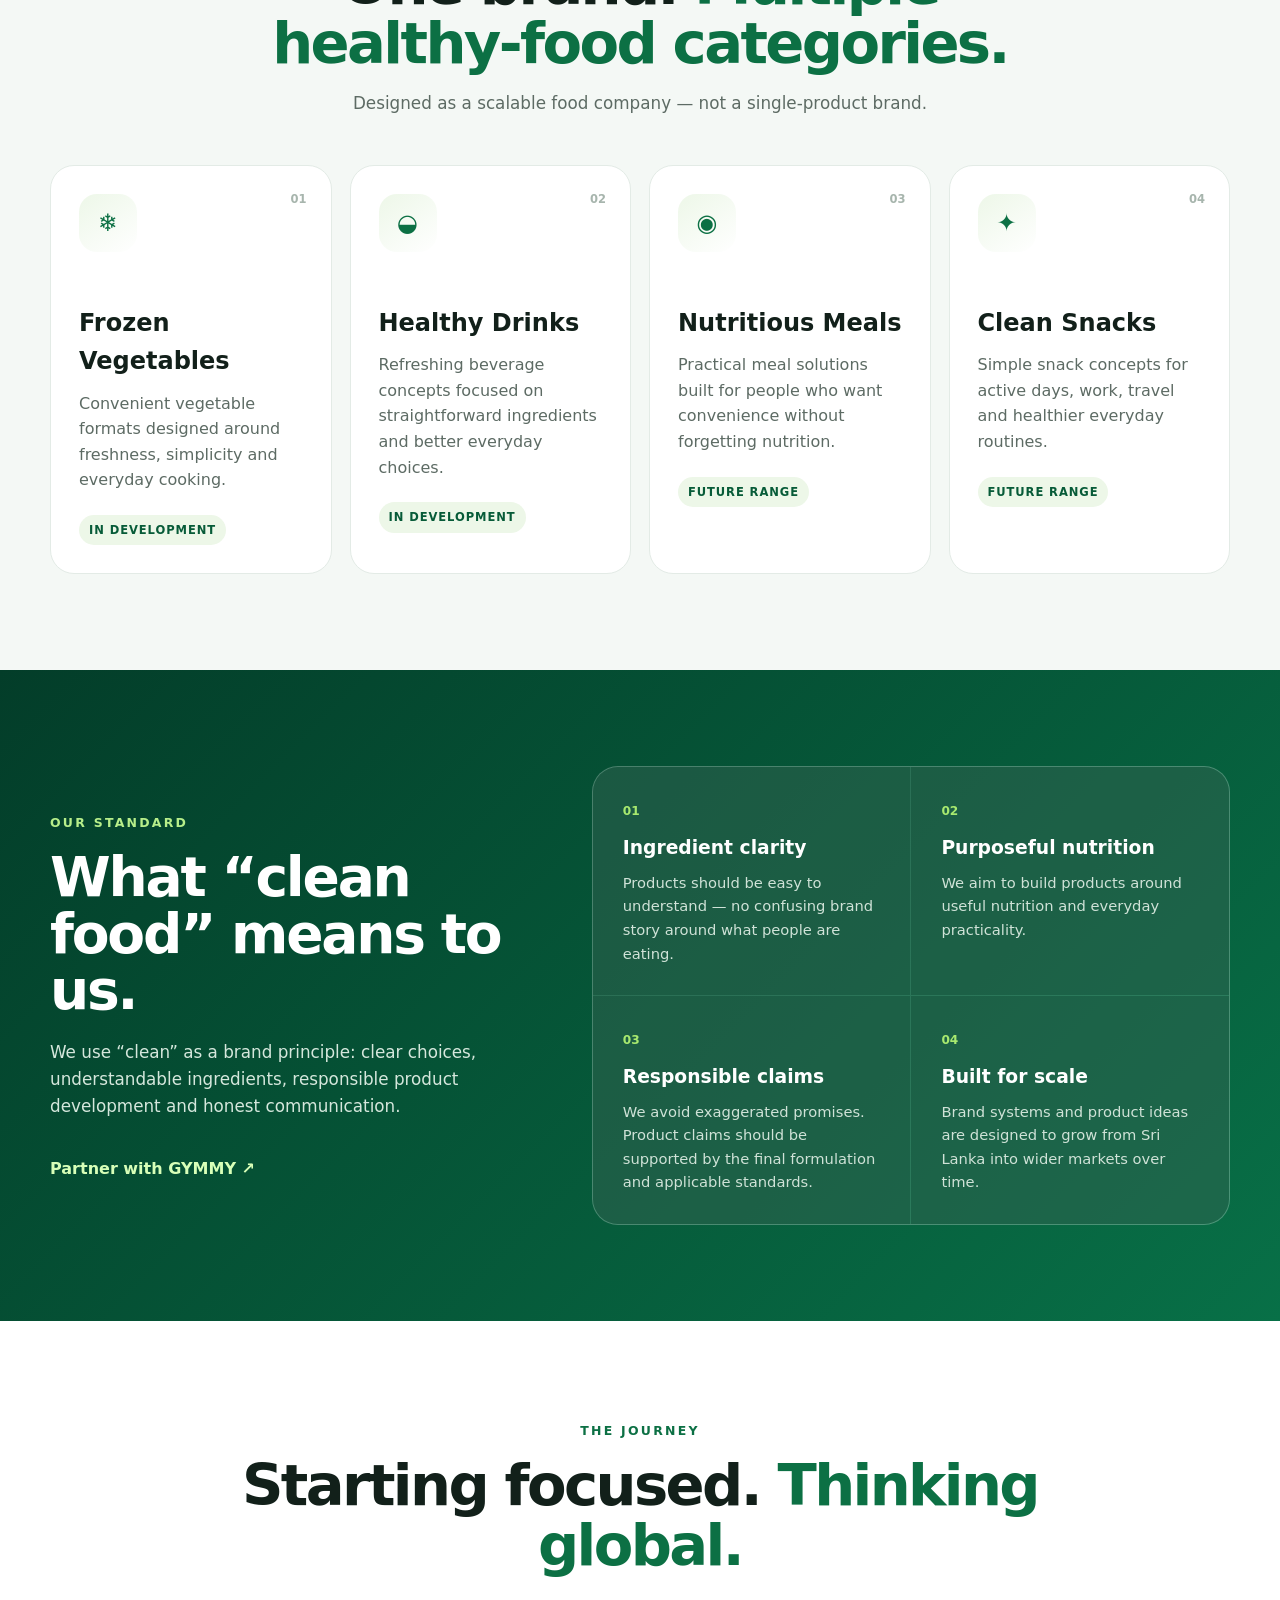
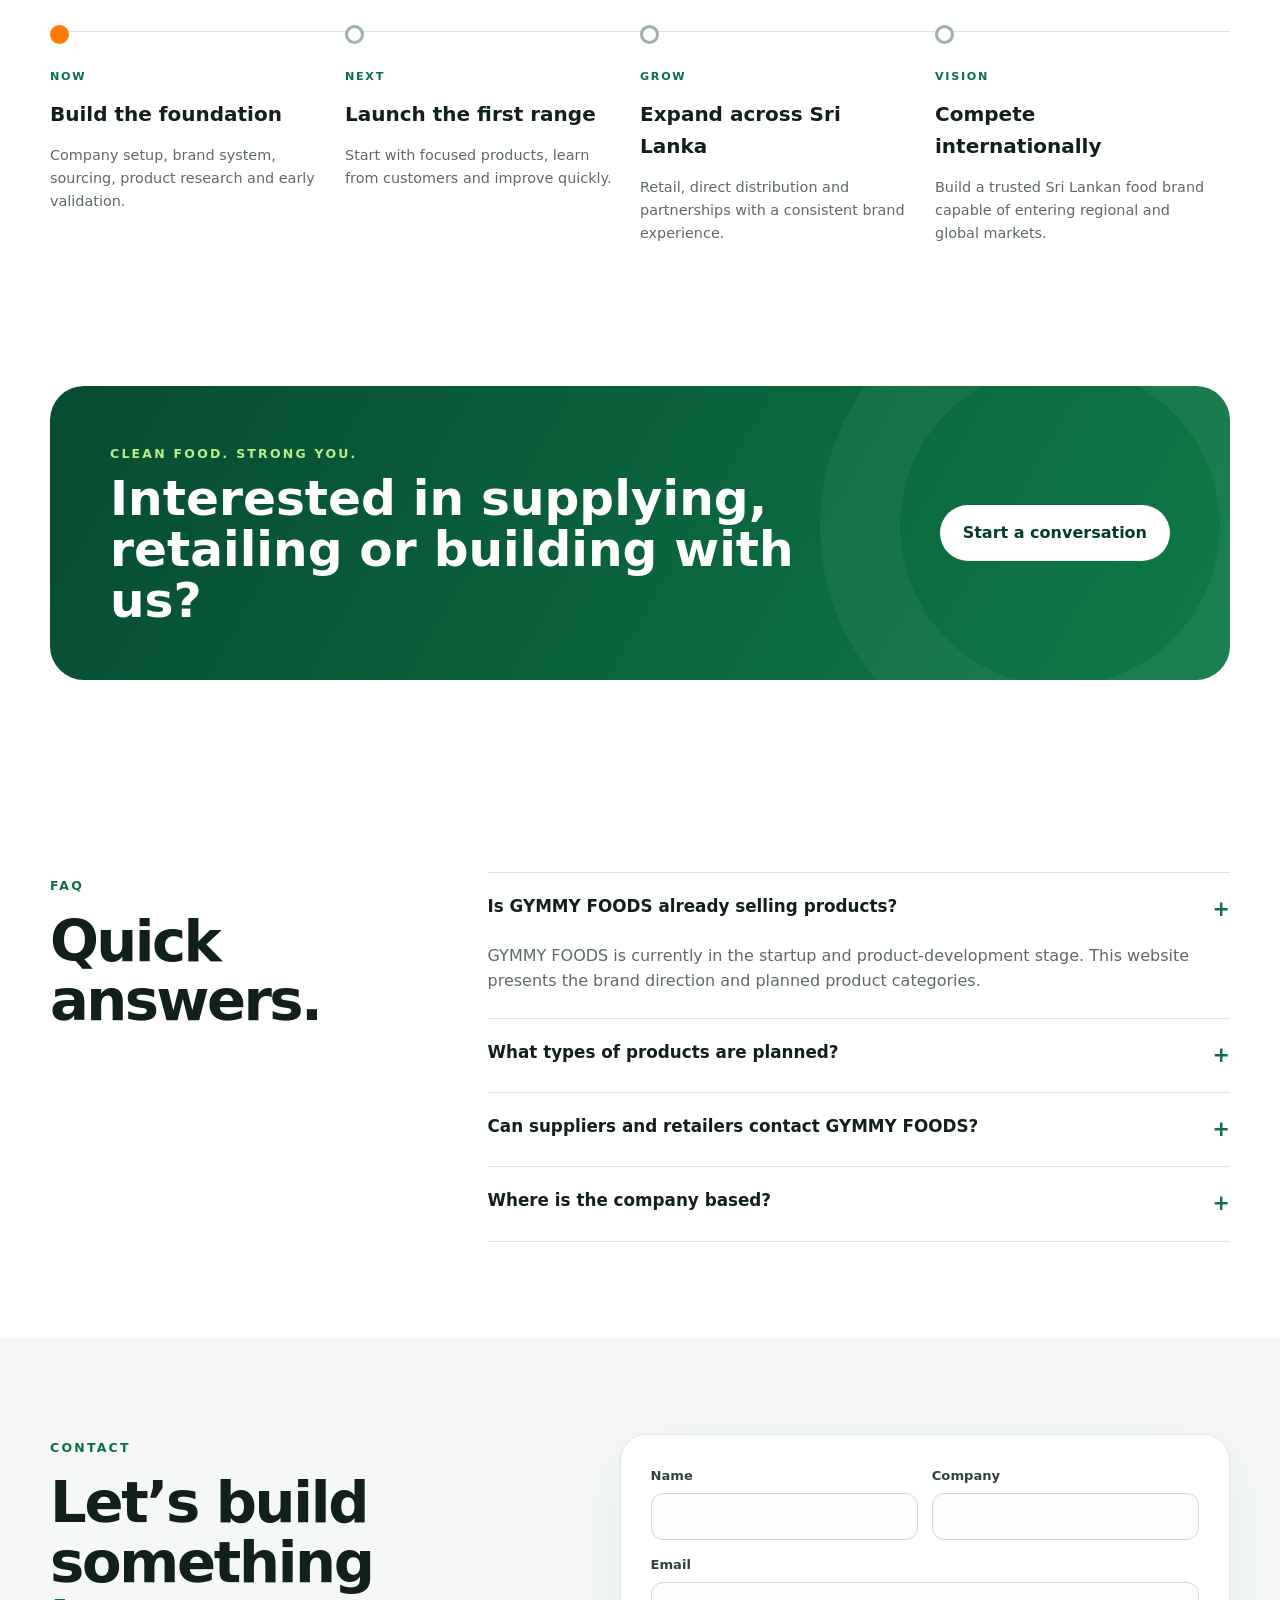
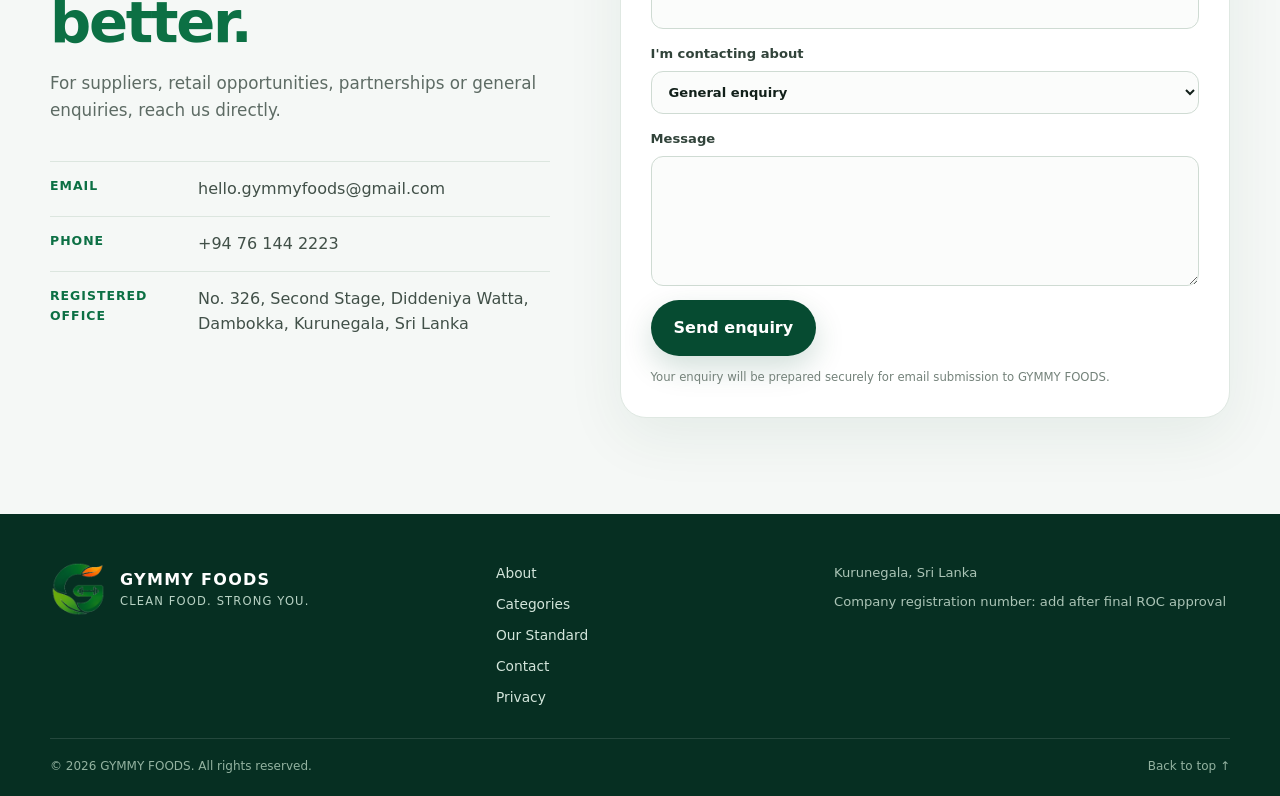
==== commit 22bd1239: "Update index.html" ====
--- a/index.html
+++ b/index.html
@@ -245,8 +245,9 @@
           </label>
           <label>Message<textarea name="message" rows="5" required></textarea></label>
           <button class="btn btn-primary" type="submit">Send enquiry</button>
-          <p class="form-note">Free-site mode: this opens your email app with the message prepared. No personal data is stored by this website.</p>
-        </form>
+<p class="form-note">
+  Your enquiry will be prepared securely for email submission to GYMMY FOODS.
+</p>        </form>
       </div>
     </section>
   </main>
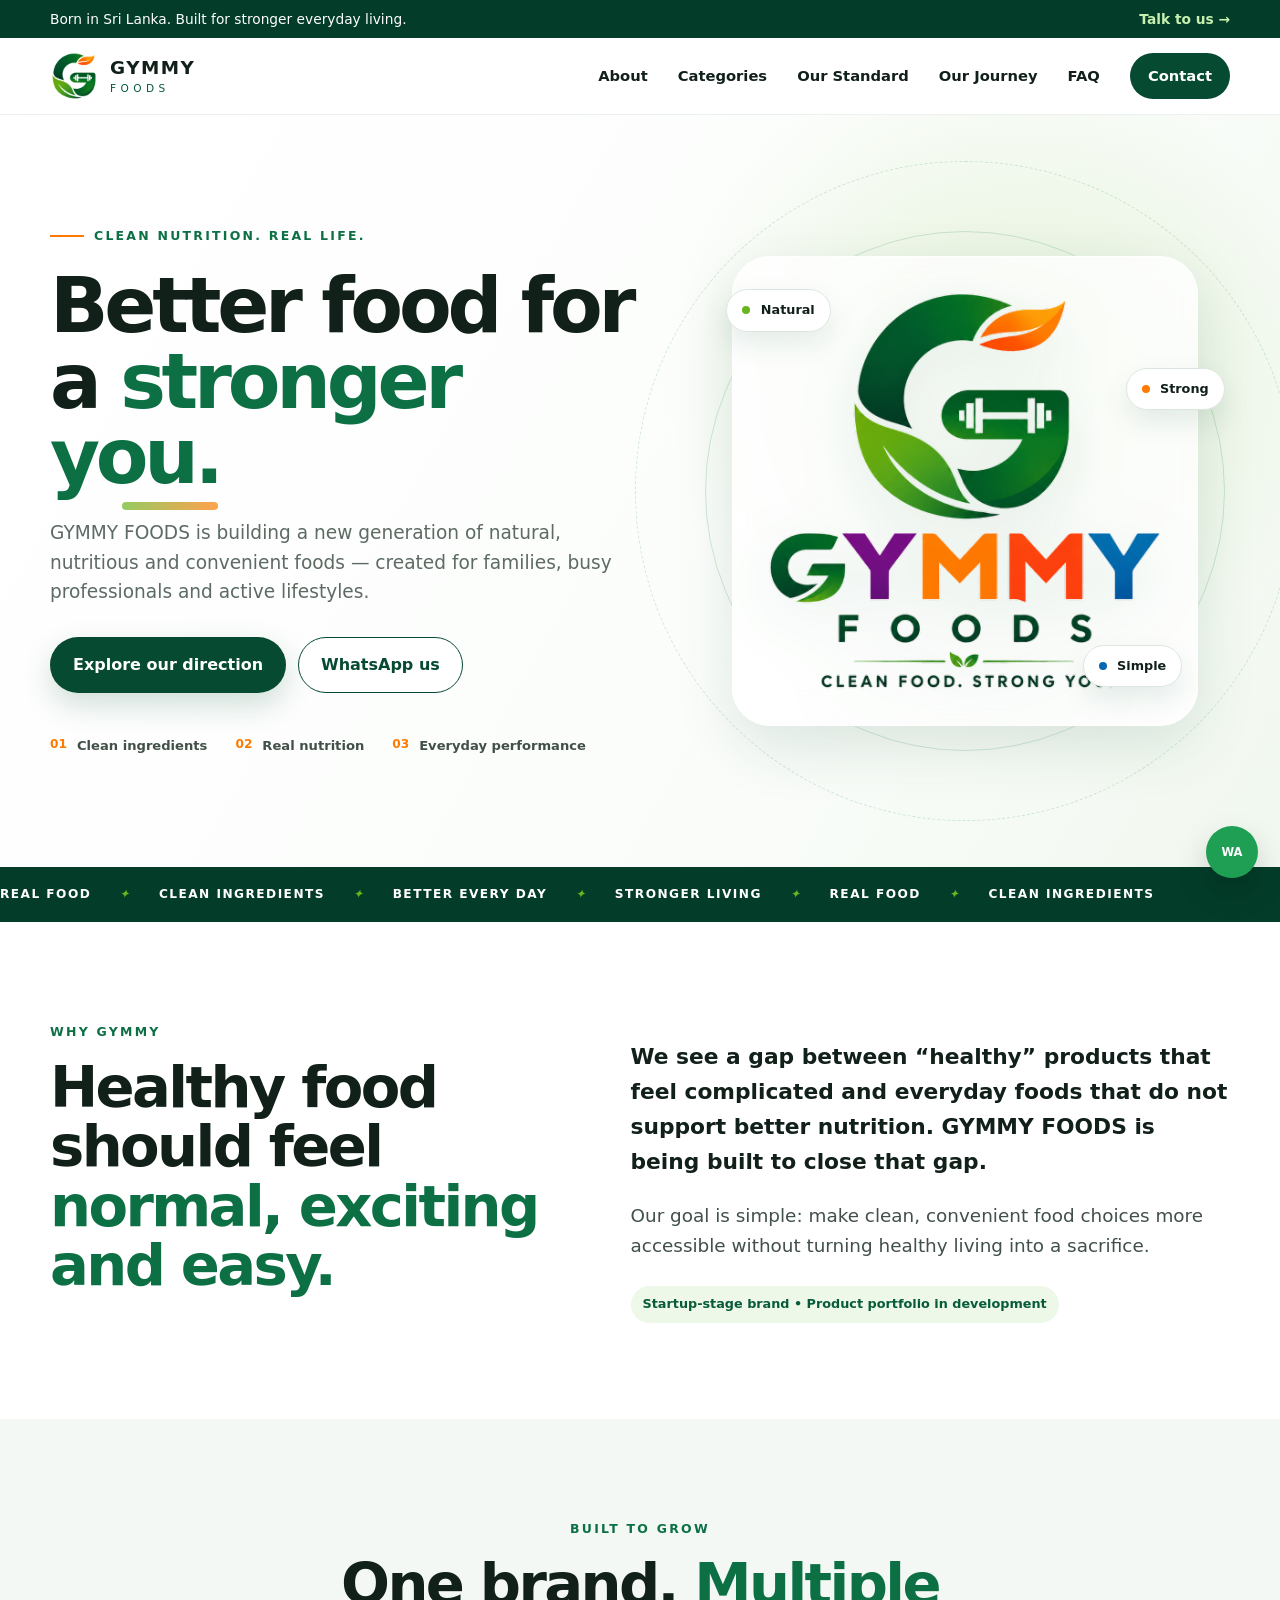
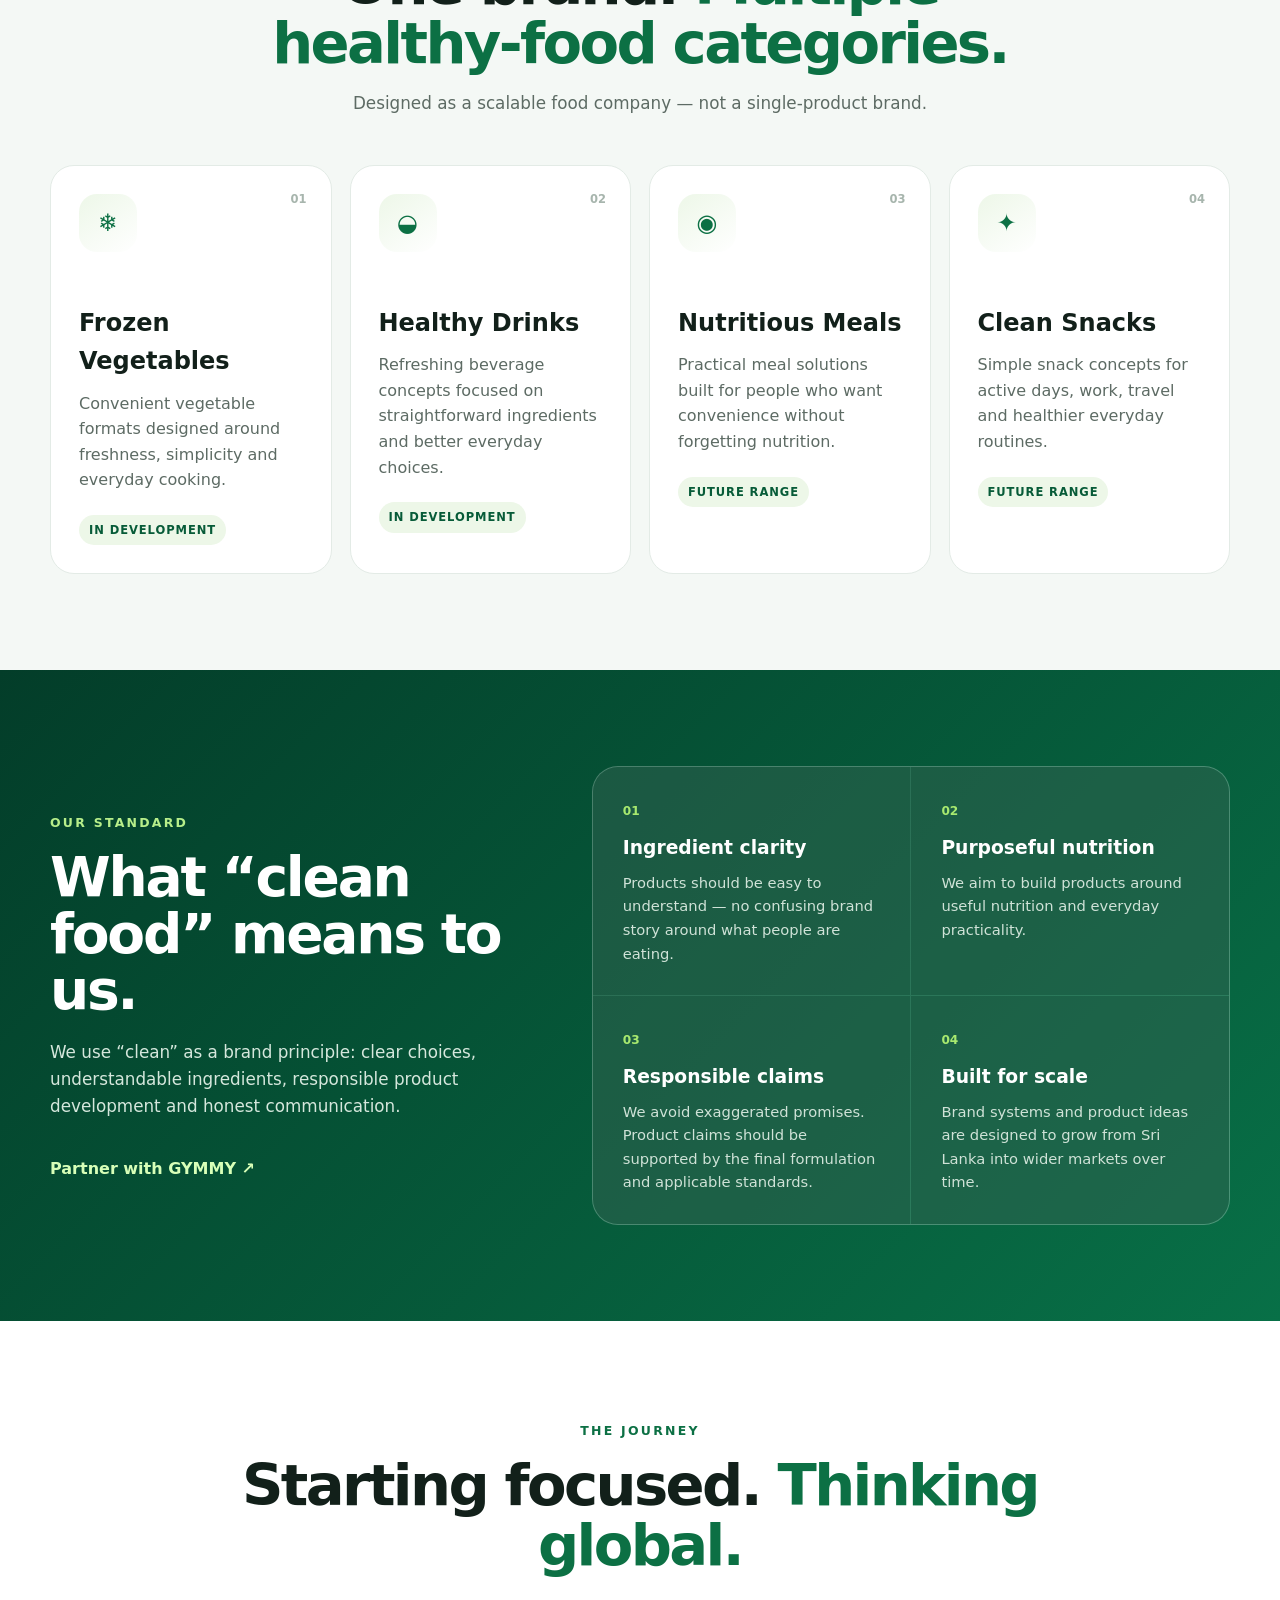
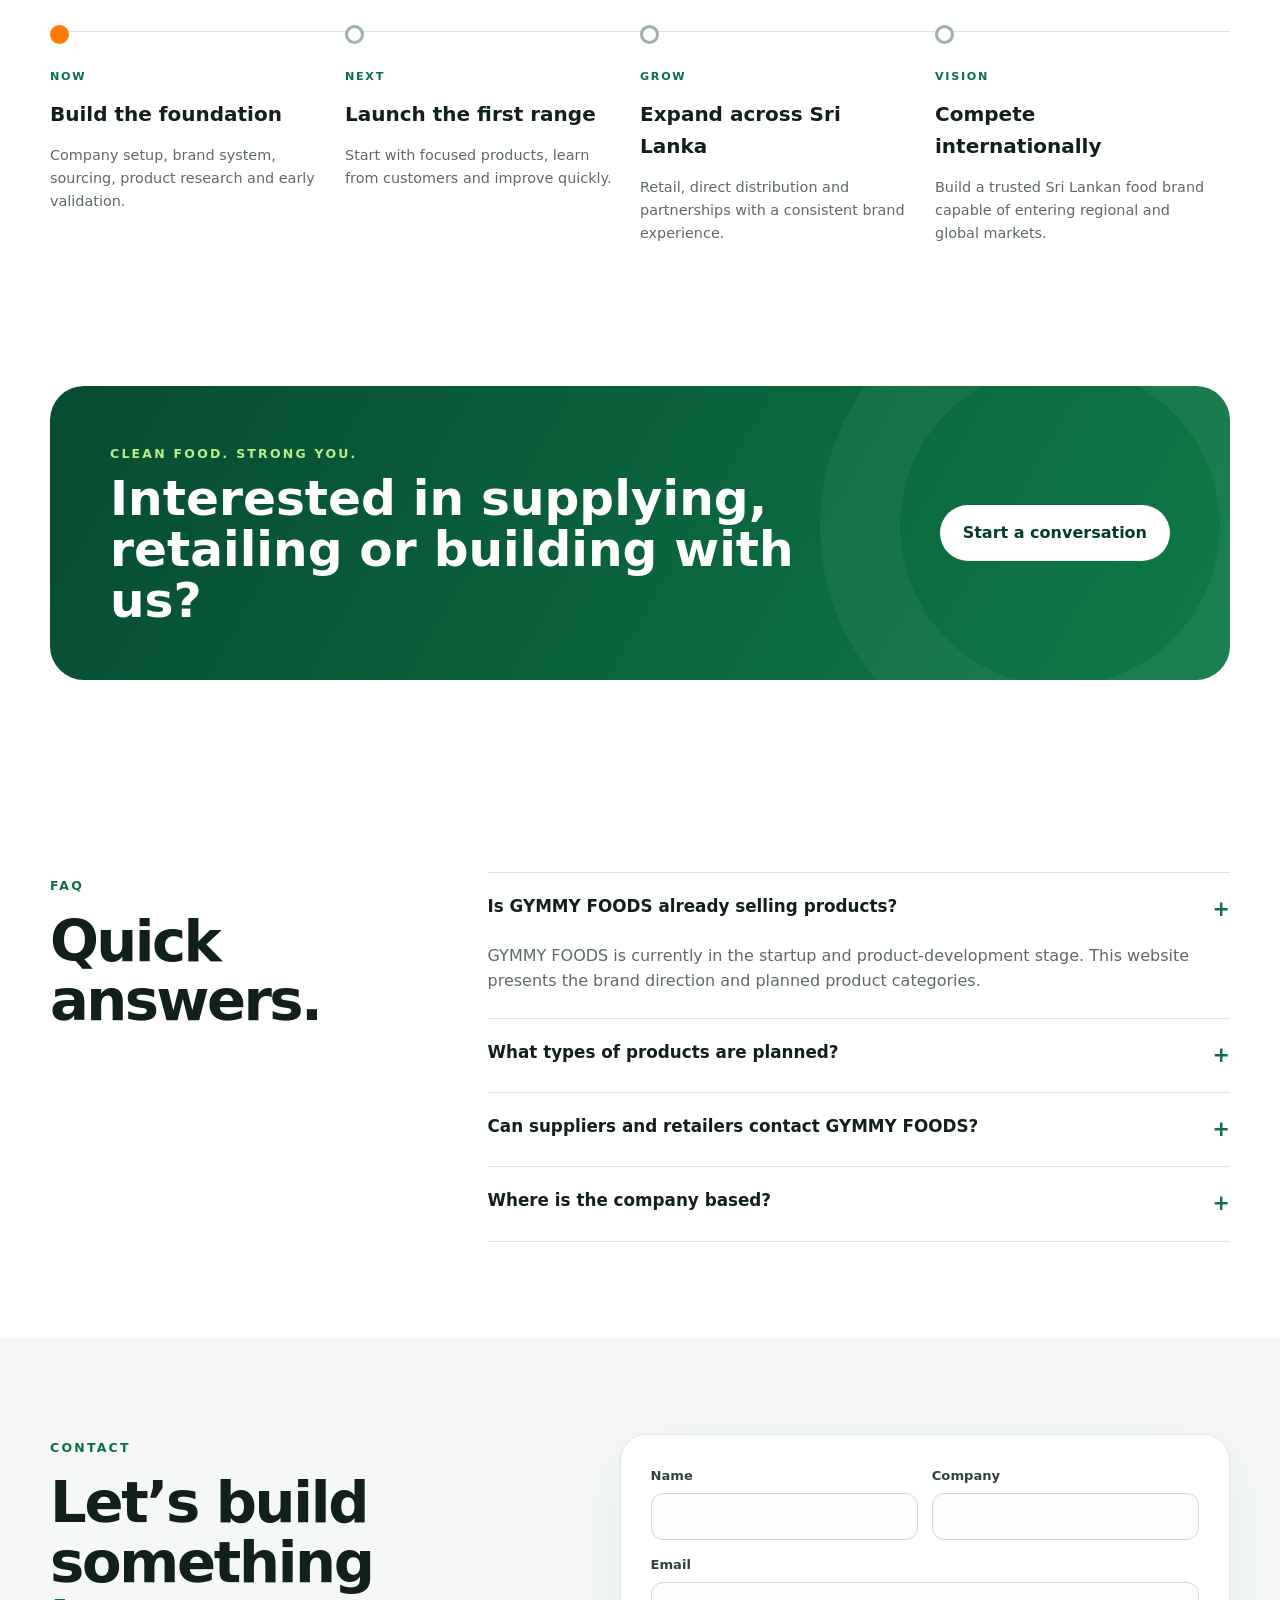
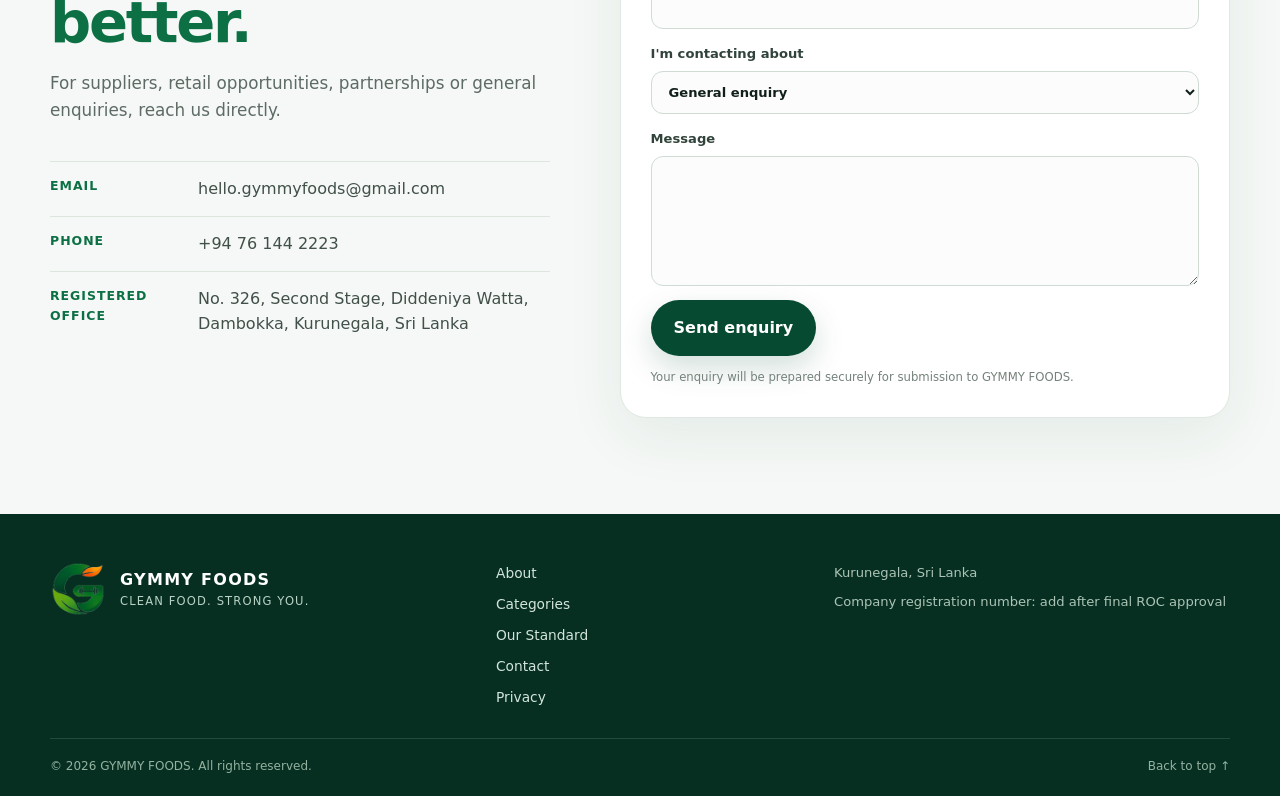
==== commit 2ab197aa: "Remove 'email' from enquiry submission message" ====
--- a/index.html
+++ b/index.html
@@ -246,8 +246,8 @@
           <label>Message<textarea name="message" rows="5" required></textarea></label>
           <button class="btn btn-primary" type="submit">Send enquiry</button>
 <p class="form-note">
-  Your enquiry will be prepared securely for email submission to GYMMY FOODS.
-</p>        </form>
+  Your enquiry will be prepared securely for submission to GYMMY FOODS.
+</p>       </form>
       </div>
     </section>
   </main>
